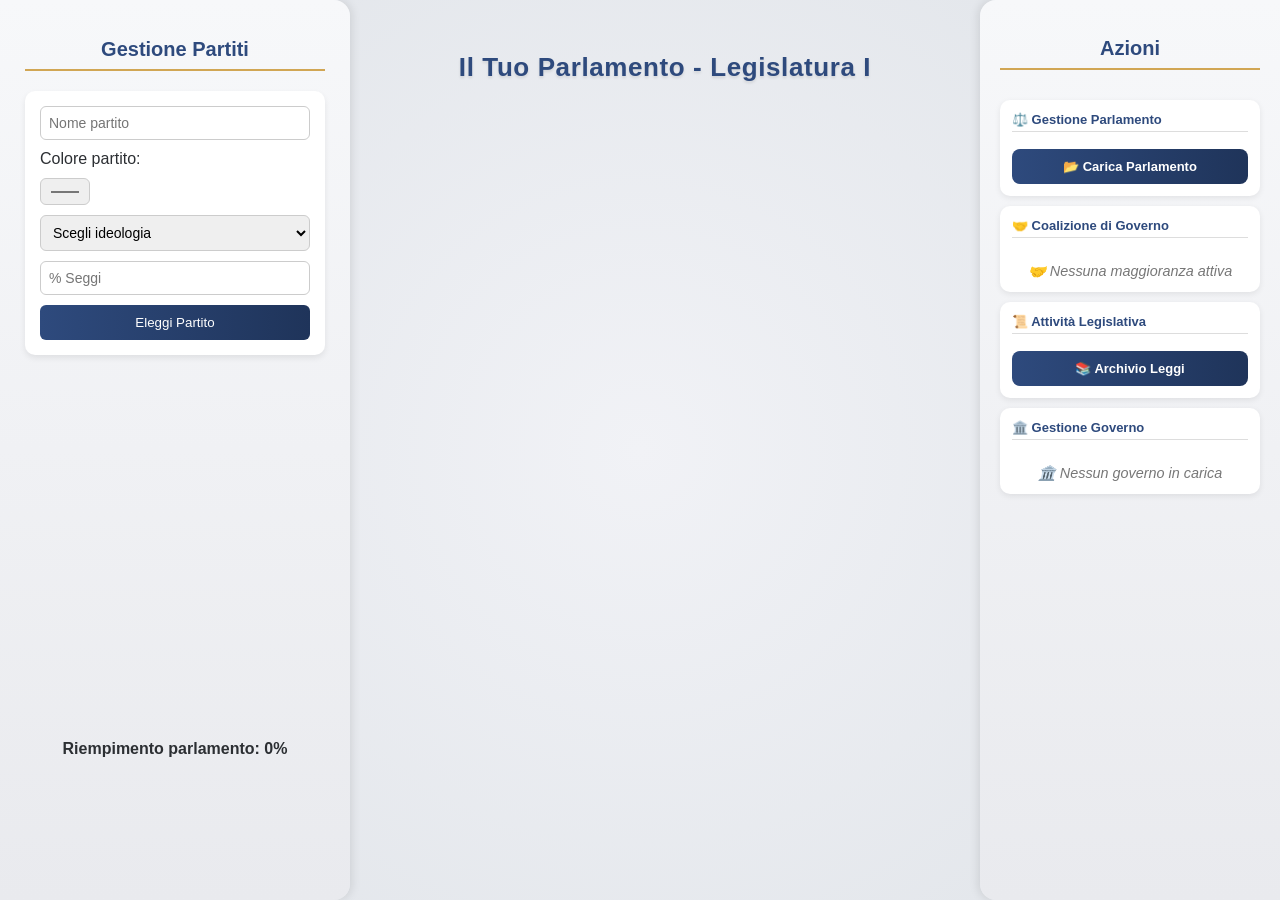
==== index.html @ 124c6b9e "graphic update" ====
<!DOCTYPE html>
<html lang="it">
<head>
<meta charset="UTF-8">
<meta name="viewport" content="width=device-width, initial-scale=1.0">
<link rel="shortcut icon" href="logo.png" type="image/x-icon">
<link rel="stylesheet" href="css/style.css">
<title>Create your own Parliament</title>
</head>
<body>
<!--Colonna Gestione Partiti-->
<div id="menu">
  <h1>Gestione Partiti</h1>
  <form id="partitoForm">
    <input type="text" id="nome" placeholder="Nome partito" required>
    <label for="">Colore partito:</label>
    <input type="color" id="colore" value="#ff0000" style="cursor: pointer;">
    <select id="ideologia" required style="cursor: pointer">
      <option value="" disabled selected>Scegli ideologia</option>
      <option value="sinistra">Sinistra</option>
      <option value="centro">Centro</option>
      <option value="destra">Destra</option>
    </select>
    <input type="number" id="percentuale" placeholder="% Seggi" min="0" max="100" required>
    <button type="submit">Eleggi Partito</button>
  </form>
  <div id="legenda"></div>
  <div id="percentuale-riempimento">Riempimento parlamento: 0%</div>
</div>
<div id="main">
  <h2 id="titoloParlamento">Il Tuo Parlamento</h2>
  <!-- Finestra Leggi Approvate -->
  <div id="archivioLeggi" class="modal">
  <div class="modal-content archivio-box">
    <h3>📚 Leggi Approvate</h3>

    <div id="listaLeggi"></div>

    <button id="chiudiArchivio">Chiudi</button>
  </div>
</div>
  <svg id="parlamento" viewBox="0 0 800 450" preserveAspectRatio="xMidYMid meet"></svg>
  <div id="modalVoto" class="modal">
    <div class="modal-content">
      <h3 id="modalTitolo"></h3>
      <p id="modalTesto"></p>
      <button id="chiudiModal">Chiudi</button>
    </div>
  </div>
  <div id="modalParlamenti" class="modal">
  <div class="modal-content">
    <h3>Seleziona Parlamento</h3>
    <div id="listaParlamenti"></div>
    <button id="chiudiParlamenti">Chiudi</button>
  </div>
</div>
  <div id="modalConferma" class="modal">
  <div class="modal-content">
    <h3 id="confermaTitolo"></h3>
    <p id="confermaTesto"></p>
    
    <div style="margin-top:15px; display:flex; gap:10px; justify-content:center;">
      <button id="btnConfermaSi">✅ Sì</button>
      <button id="btnConfermaNo">❌ No</button>
    </div>
  </div>
</div>
  <div id="risultatoLegge">
    <div id="risultatoBox">
      <h3>Esito della votazione</h3>
      <p id="testoRisultato"></p>
      <button id="chiudiRisultato">Chiudi</button>
    </div>
  </div>
  
  <div id="presidente"></div>
  <div id="pdcDiv"></div>
</div>
<!--Colonna azioni-->
<div id="azioni">
  <h2>Azioni</h2>

  <div class="azione-blocco">
    <h4>⚖️ Gestione Parlamento</h4>
    <button id="btnVota">🗳️ Eleggi Presidente del Parlamento</button>
    <button id="btnCoalizione">🤝 Crea Coalizione</button>
    <button id="btnPdC">👤 Nomina Presidente del Consiglio</button>
    <!--<button id="btnFiducia">🗳️ Vota Fiducia</button>
    <button id="btnSfiducia">🗳️ Vota Sfiducia</button>-->
    <button id="btnReset">⚖️ Sciogli Parlamento</button>
    <button id="btnCaricaParlamento">📂 Carica Parlamento</button>
    <div class="no-azioni-msg"></div>
  </div>
  
  <div class="azione-blocco">
    <h4>🤝 Coalizione di Governo</h4>
    <button id="btnGestioneMaggioranza">⚙️ Gestione Maggioranza</button>
    <div class="no-azioni-msg"></div>
  </div>

  <div class="azione-blocco">
    <h4>📜 Attività Legislativa</h4>
    <button id="btnLegge">📜 Proponi Disegno di Legge</button>
    <button id="btnArchivioLeggi">📚 Archivio Leggi</button>
    <div class="no-azioni-msg"></div>
  </div>

  <div class="azione-blocco">
    <h4>🏛️ Gestione Governo</h4>
    <button id="btnDimissioni">❌ Dimissioni Premier</button>
    <div class="no-azioni-msg"></div> 
  </div>

</div>
<!-- Form Modifica Partito -->
<div id="editFormContainer">
  <div class="edit-box">

    <h3>✏️ Modifica Partito</h3>

    <form id="editForm">
      <label>Cambia nome</label>
      <input type="text" id="editNome" required>
      <label>Cambia colore</label>
      <input type="color" id="editColore">
      <label>Cambia ideologia</label>
      <select id="editIdeologia" required>
        <option value="sinistra">Sinistra</option>
        <option value="centro">Centro</option>
        <option value="destra">Destra</option>
      </select>
      <label>Cambia % seggi</label>
      <input type="number" id="editPercentuale" min="0" max="100" required>

      <div class="edit-btns">
        <button type="submit">Salva</button>
        <button type="button" id="editCancel">Annulla</button>
      </div>
    </form>

  </div>
</div>


<!-- Form Creazione Coalizione -->
<div id="coalizioneContainer">
  <h3>Forma Coalizione</h3>
  <form id="coalizioneForm"></form>
  <div id="coalTot" style="margin-top:8px;font-weight:bold"></div>
  <button id="confermaCoalizione">✅ Conferma Coalizione</button>
  <button id="annullaCoalizione" style="margin-left:8px;">✖ Annulla</button>
</div>

<div id="leggeContainer" style="display: none;">
  <div class="legge-box">

    <h3>📜 Proposta di legge</h3>

    <input type="text" id="titoloLegge" placeholder="Titolo della legge">

    <select id="tipoLegge">
      <option value="" disabled selected>Seleziona tipo legge</option>
      <option value="governo">Proposta del Governo</option>
      <option value="parlamento">Proposta del Parlamento</option>
    </select>

    <div id="partitoProponenteDiv" style="display:none; margin-top:8px;">
      <select id="partitoProponente"></select>
    </div>

    <div class="legge-btns">
      <button id="inviaLegge">Invia</button>
      <button id="annullaLegge">Annulla</button>
    </div>

  </div>
</div>

<div id="risultatoLegge"></div>
<script src="js/script.js"></script>
</body>
</html>
---- css/style.css ----
body {
    font-family: 'Segoe UI', Roboto, Arial, sans-serif;
    background: radial-gradient(circle at center,#f1f2f6,#dfe3e8);
    margin:0;
    display:flex;
    height:100vh;
    color:#2c2f33;
    overflow:hidden;
  }

  #menu {
    background: linear-gradient(180deg,#f7f8fa 0%,#e9eaee 100%);
    box-shadow:2px 0 10px rgba(0,0,0,0.1);
    width:300px;
    padding:25px;
    display:flex;
    flex-direction:column;
    border-radius:0 16px 16px 0;
  }

  h1 {
    font-size:20px;
    text-align:center;
    margin-bottom:20px;
    color:#2e4a7d;
    border-bottom:2px solid #d1a654;
    padding-bottom:8px;
  }

  #titoloParlamento {
    position: absolute;
    top: 30px;
    width: 100%;
    text-align: center;
    font-size: 26px;
    font-weight: 600;
    color: #2e4a7d;
    letter-spacing: 0.6px;
    text-shadow: 0 2px 3px rgba(0,0,0,0.1);
    user-select: text;
  }

  form {
    display:flex;
    flex-direction:column;
    gap:10px;
    background:#fff;
    padding:15px;
    border-radius:10px;
    box-shadow:0 3px 6px rgba(0,0,0,0.08);
  }

  input, select {
    padding:8px;
    border-radius:6px;
    border:1px solid #ccc;
    font-size:14px;
  }

  button {
    padding:10px;
    background:linear-gradient(90deg,#2e4a7d,#1f345a);
    color:white;
    border:none;
    border-radius:6px;
    cursor:pointer;
    transition:0.3s;
  }

  button:hover { transform:scale(1.02); background:linear-gradient(90deg,#3a5fa2,#2e4a7d); }

  #legenda {
    margin-top:15px;
    overflow-y:auto;
    flex-grow:1;
    font-size:13px;
    max-height: 40vh;
  }

  .colore-box { width: 20px; height: 20px; border-radius: 50%; margin-right: 8px; }
  .partito-info { display:flex; align-items:center; gap:5px; }
  .partito-btns {
  display: flex;
  gap: 6px;
  align-items: center;
}

/* stile base */
.partito-btns button {
  width: 28px;
  height: 28px;
  padding: 0;
  font-size: 14px;
  border-radius: 6px;
  display: flex;
  align-items: center;
  justify-content: center;
  cursor: pointer;
  transition: 0.2s;
}

/* modifica (matita) */
.partito-btns button:first-child {
  background: #2e4a7d;
}

.partito-btns button:first-child:hover {
  background: #3f66a8;
  transform: scale(1.1);
}

/* elimina (X) */
.partito-btns button:last-child {
  background: rgb(0, 0, 0);
}

.partito-btns button:last-child:hover {
  background: rgb(255, 0, 0);
  transform: scale(1.1);
}

.partito-box {
  display:flex;
  align-items:center;
  justify-content:space-between;
  background:#f4f6f8;
  padding:8px 12px;
  border-radius:8px;
  margin-bottom:6px;
}
.partito-info {
  display: flex;
  align-items: center;
  gap: 10px; /* spazio uniforme */
  flex: 1;
}
.colore-box {
  width: 16px;
  height: 16px;
  min-width: 16px; /* 👈 evita deformazioni */
  border-radius: 50%;
  border: 2px solid #fff;
  box-shadow: 0 0 0 1px #ccc; /* bordo elegante */
}
.partito-info span {
  font-size: 13px;
  line-height: 1.2;
}

  #percentuale-riempimento { text-align:center; font-weight:bold; margin-top:10px; }

  #main {
    flex-grow:1;
    display:flex;
    flex-direction:column;
    align-items:center;
    justify-content:center;
    position:relative;
    overflow-x: auto;
  }

  svg {
    margin-top:20px;
    width: 100%;
    height: auto;
  }

  .voto-attivo { animation:votoFlash 0.3s ease-in-out; }
  @keyframes votoFlash { 0% { opacity:1; transform:scale(1); } 50% { opacity:0.3; transform:scale(1.4); } 100% { opacity:1; transform:scale(1); } }

  #btnVota, #btnReset, #btnPdC, #btnCoalizione {
    display:none;
    margin-top:0px;
    padding:14px 26px;
    font-size:16px;
    font-weight:600;
    color:#fff;
    border:2px solid #d1a654;
    border-radius:10px;
    box-shadow:0 4px 10px rgba(0,0,0,0.2);
    cursor:pointer;
    transition:0.2s;
    letter-spacing:0.5px;
    max-width: 100%;
  }

  #btnVota:hover, #btnReset:hover, #btnPdC:hover, #btnCoalizione:hover { transform:scale(1.04); box-shadow:0 6px 12px rgba(0,0,0,0.25); }

  #btnPdC, #btnCoalizione { background:linear-gradient(180deg,#2e4a7d 0%,#22365e 100%); }
  #btnReset { background:linear-gradient(180deg,#c22 0%,#911 100%); }
  #btnVota { background:linear-gradient(180deg,#2e4a7d 0%,#22365e 100%); }

  #presidente, #pdcDiv { font-size:18px; margin-top:15px; color:#2e4a7d; font-weight:600; text-align: center; }
  #editFormContainer{
    display:none;
    position:fixed;
    top:0;
    left:0;
    width:100%;
    height:100%;

    background:rgba(0,0,0,0.4);

    justify-content:center;
    align-items:center;

    z-index:100;
  }
  .edit-box{
  background:white;
  padding:25px;
  border-radius:12px;
  border:3px solid #2e4a7d;

  width:320px;
  text-align:center;

  box-shadow:0 8px 20px rgba(0,0,0,0.3);
  animation: fadeIn 0.3s ease;
  }
  .edit-box form{
    background:transparent;
    box-shadow:none;
    padding:0;
  }

  .edit-box h3{
    color:#2e4a7d;
    margin-bottom:15px;
  }

  .edit-box input,
  .edit-box select{
    width:100%;
    margin-top:10px;
  }
  .edit-box label{
  display:block;
  text-align:left;
  margin-top:12px;
  margin-bottom:4px;
  font-size:13px;
  color:#2e4a7d;
  font-weight:600;
}

.edit-box input,
.edit-box select{
  width:100%;
  padding:10px;
  border-radius:8px;
  border:1px solid #ccc;
  font-size:14px;
  transition:0.2s;
}

/* effetto focus più moderno */
.edit-box input:focus,
.edit-box select:focus{
  outline:none;
  border-color:#2e4a7d;
  box-shadow:0 0 0 2px rgba(46,74,125,0.15);
}
#editColore{
  width:60px;
  height:40px;
  padding:2px;
}

  .edit-btns{
    margin-top:15px;
    display:flex;
    justify-content:center;
    gap:10px;
  }
  #coalizioneContainer {
    display:none;
    position:absolute;
    top:50px;
    left:50%;
    transform:translateX(-50%);
    background:white;
    padding:15px;
    border-radius:10px;
    box-shadow:0 4px 10px rgba(0,0,0,0.25);
    z-index:10;
  }
  #coalizioneContainer {
  display: none;
  position: absolute;
  top: 60px;
  left: 50%;
  transform: translateX(-50%);
  background: #ffffff;
  border: 2px solid #2e4a7d;
  border-radius: 12px;
  box-shadow: 0 4px 16px rgba(0,0,0,0.25);
  width: 320px;
  padding: 20px;
  font-family: 'Segoe UI', sans-serif;
  z-index: 20;
}

#coalizioneContainer h3 {
  text-align: center;
  color: #2e4a7d;
  margin-bottom: 15px;
  border-bottom: 2px solid #d1a654;
  padding-bottom: 6px;
}

#coalizioneForm {
  display: flex;
  flex-direction: column;
  gap: 8px;
  margin-bottom: 10px;
}

.partito-coalizione {
  display: flex;
  align-items: center;
  justify-content: space-between;
  background: #f8f9fc;
  border: 1px solid #ccc;
  border-radius: 8px;
  padding: 6px 10px;
}

.partito-coalizione label {
  flex-grow: 1;
  margin-left: 8px;
  color: #2e4a7d;
  font-weight: 500;
}

#coalTot {
  text-align: center;
  margin-top: 10px;
  font-weight: bold;
  font-size: 15px;
  border-top: 1px solid #ddd;
  padding-top: 8px;
}

#confermaCoalizione, #annullaCoalizione {
  padding: 10px 16px;
  border: none;
  border-radius: 6px;
  cursor: pointer;
  font-weight: 600;
  transition: 0.2s;
  color: #fff;
}
/* contenitore lista parlamenti */
#listaParlamenti {
  display: flex;
  flex-direction: column;
  gap: 10px;
  margin-top: 10px;
}

/* singolo bottone legislatura */
.parlamento-btn {
  background: linear-gradient(135deg, #f8f9fc, #eef1f6);
  border: 2px solid transparent;
  border-radius: 12px;
  padding: 12px;
  text-align: left;
  cursor: pointer;
  transition: 0.25s;
  position: relative;
  overflow: hidden;
}
.no-azioni-msg {
  display: none;
  text-align: center;
  font-style: italic;
  color: #777;
  margin-top: 8px;
  font-size: 0.9em;
}

/* effetto hover */
.parlamento-btn:hover {
  transform: translateY(-2px) scale(1.02);
  border-color: #2e4a7d;
  box-shadow: 0 6px 14px rgba(0,0,0,0.15);
}

/* titolo legislatura */
.parlamento-btn h4 {
  margin: 0;
  color: #2e4a7d;
  font-size: 15px;
}

/* info sotto */
.parlamento-btn small {
  color: #555;
  font-size: 12px;
}

/* effetto click */
.parlamento-btn:active {
  transform: scale(0.98);
}

/* effetto glow elegante */
.parlamento-btn::after {
  content: "";
  position: absolute;
  inset: 0;
  background: radial-gradient(circle at top left, rgba(46,74,125,0.15), transparent 60%);
  opacity: 0;
  transition: 0.3s;
}

.parlamento-btn:hover::after {
  opacity: 1;
}

#confermaCoalizione {
  background: linear-gradient(90deg, #2e4a7d, #1f345a);
}

#annullaCoalizione {
  background: linear-gradient(90deg, #911, #c22);
}

#confermaCoalizione:hover, #annullaCoalizione:hover {
  transform: scale(1.03);
}
#btnLegge{
  display:none;
  margin-top:10px;
  padding:14px 28px;
  font-size:16px;
  font-weight:600;
  color:#fff;

  background:linear-gradient(180deg,#6b1d1d,#4a1010);
  border:2px solid #d1a654;
  border-radius:10px;

  box-shadow:0 4px 10px rgba(0,0,0,0.25);
  cursor:pointer;
  transition:0.2s;
}

#btnLegge:hover{
  transform:scale(1.01);
}
#leggeContainer{
  display:none;
  position:fixed;
  top:0;
  left:0;
  width:100%;
  height:100%;

  background:rgba(0,0,0,0.4);

  display:flex;
  justify-content:center;
  align-items:center;

  z-index:100;
}

#leggeContainer h3{
  text-align:center;
  color:#2e4a7d;
  margin-bottom:10px;
}

#leggeContainer input,
#leggeContainer select{
  width: 100%;
  padding: 8px;
  margin-top: 8px;
  border-radius: 6px;
  border: 1px solid #ccc;
  font-size: 14px;
}

#risultatoLegge{
  display:none;
  position:fixed;
  top:0;
  left:0;
  width:100%;
  height:100%;

  background:rgba(0,0,0,0.4);

  justify-content:center;
  align-items:center;
  z-index:30;
}
.archivio-box {
  max-height: 420px;
  overflow-y: auto;
}

/* lista leggi */
#listaLeggi {
  margin-top: 10px;
  font-size: 14px;
}

/* blocco legislatura */
.blocco-legislatura {
  margin-bottom: 12px;
  padding-bottom: 6px;
  border-bottom: 1px solid #ddd;
}

.blocco-legislatura h4 {
  margin: 5px 0;
  color: #2e4a7d;
  border-bottom: 1px solid #d1a654;
  padding-bottom: 3px;
}

/* singola legge */
.legge-item {
  background: #f8f9fc;
  border-radius: 8px;
  padding: 6px 8px;
  margin-top: 6px;
  border-left: 4px solid #2e4a7d;
}

.legge-item small {
  display: block;
  color: #555;
}
.legge-box{
  background:white;
  padding:25px;
  border-radius:12px;
  border:3px solid #2e4a7d;

  width:320px;
  text-align:center;

  box-shadow:0 8px 20px rgba(0,0,0,0.3);
  animation: fadeIn 0.3s ease;
}

.legge-box h3{
  color:#2e4a7d;
  margin-bottom:15px;
}

.legge-box input,
.legge-box select{
  width:100%;
  margin-top:10px;
}

.legge-btns{
  margin-top:15px;
  display:flex;
  justify-content:center;
  gap:10px;
}

#risultatoBox{
  background:white;
  padding:30px;
  border-radius:12px;

  border:3px solid #2e4a7d;

  text-align:center;
  width:320px;

  box-shadow:0 8px 20px rgba(0,0,0,0.3);
}

#risultatoBox h3{
  margin-bottom:10px;
  color:#2e4a7d;
}

#chiudiRisultato{
  margin-top:15px;
  padding:8px 18px;
  background:#2e4a7d;
  color:white;
  border:none;
  border-radius:6px;
  cursor:pointer;
}
.modal {
  display: none;
  position: fixed;
  z-index: 100;
  left: 0;
  top: 0;
  width: 100%;
  height: 100%;
  background: rgba(0,0,0,0.5);
}

.modal-content {
  background: #fff;
  margin: 10% auto;
  padding: 20px;
  width: 300px;
  border-radius: 12px;
  text-align: center;
  box-shadow: 0 6px 20px rgba(0,0,0,0.3);
  animation: fadeIn 0.3s ease;
}

.modal-content h3 {
  margin-bottom: 10px;
}

.modal-content button {
  margin-top: 10px;
  padding: 8px 14px;
  border: none;
  background: #2e4a7d;
  color: white;
  border-radius: 8px;
  cursor: pointer;
}

@keyframes fadeIn {
  from { transform: translateY(-20px); opacity: 0; }
  to { transform: translateY(0); opacity: 1; }
}

  /* --- Media Queries per mobile --- */
  @media (max-width: 768px) {
    body { flex-direction: column; height: auto; overflow-y: auto; }
    #menu { width: 80vw; padding:15px; border-radius:0 0 16px 16px; }
    #main { width: 100%; padding: 10px 0; }
    svg { width: 90vw; height: auto; }
    #btnVota, #btnPdC, #btnReset, #btnCoalizione { width: 90%; font-size: 14px; padding:12px; margin-top:10px; }
    #presidente, #pdcDiv { font-size:16px; }
  }
  #azioni {
  background: linear-gradient(180deg,#f7f8fa 0%,#e9eaee 100%);
  box-shadow:-2px 0 10px rgba(0,0,0,0.1);
  width:260px;
  padding:20px;
  display:flex;
  flex-direction:column;
  gap:10px;
  border-radius:16px 0 0 16px;
  overflow-y: auto;
}

#azioni h2 {
  font-size:20px;
  text-align:center;
  margin-bottom:20px;
  color:#2e4a7d;
  border-bottom:2px solid #d1a654;
  padding-bottom:8px;
}

/* blocchi */
.azione-blocco {
  background:#ffffff;
  padding:12px;
  border-radius:10px;
  box-shadow:0 2px 6px rgba(0,0,0,0.08);
  display:flex;
  flex-direction:column;
  gap:12px;
}

/* titoli piccoli */
.azione-blocco h4 {
  margin:0 0 5px 0;
  font-size:13px;
  color:#2e4a7d;
  border-bottom:1px solid #ddd;
  padding-bottom:4px;
}

/* bottoni */
#azioni button {
  width:100%;
  padding:10px;
  font-size:13px;
  font-weight:600;
  border-radius:8px;
  transition:0.2s;
}

#azioni button:hover {
  transform:scale(1.03);
}
#btnArchivioLeggi{
  display: block !important;
}
@media (max-width: 768px) {
  #azioni {
    width: 80vw;
    border-radius:16px;
    margin-top:10px;
  }
}
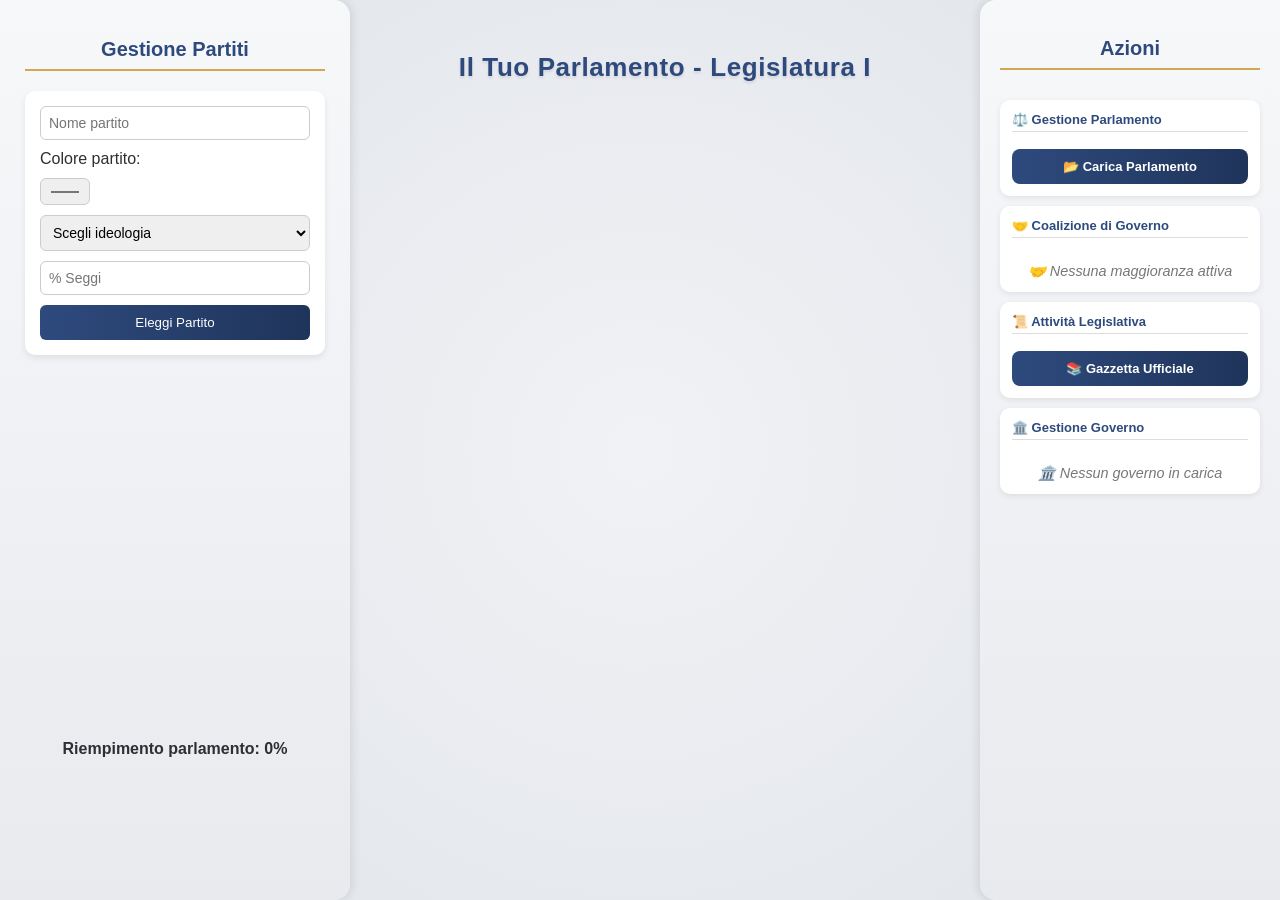
==== commit c36e15af: "Changed button names" ====
--- a/index.html
+++ b/index.html
@@ -32,7 +32,7 @@
   <!-- Finestra Leggi Approvate -->
   <div id="archivioLeggi" class="modal">
   <div class="modal-content archivio-box">
-    <h3>📚 Leggi Approvate</h3>
+    <h3>📚 Gazzetta Ufficiale</h3>
 
     <div id="listaLeggi"></div>
 
@@ -101,7 +101,7 @@
   <div class="azione-blocco">
     <h4>📜 Attività Legislativa</h4>
     <button id="btnLegge">📜 Proponi Disegno di Legge</button>
-    <button id="btnArchivioLeggi">📚 Archivio Leggi</button>
+    <button id="btnArchivioLeggi">📚 Gazzetta Ufficiale</button>
     <div class="no-azioni-msg"></div>
   </div>
 
@@ -141,16 +141,6 @@
   </div>
 </div>
 
-
-<!-- Form Creazione Coalizione -->
-<div id="coalizioneContainer">
-  <h3>Forma Coalizione</h3>
-  <form id="coalizioneForm"></form>
-  <div id="coalTot" style="margin-top:8px;font-weight:bold"></div>
-  <button id="confermaCoalizione">✅ Conferma Coalizione</button>
-  <button id="annullaCoalizione" style="margin-left:8px;">✖ Annulla</button>
-</div>
-
 <div id="leggeContainer" style="display: none;">
   <div class="legge-box">
 
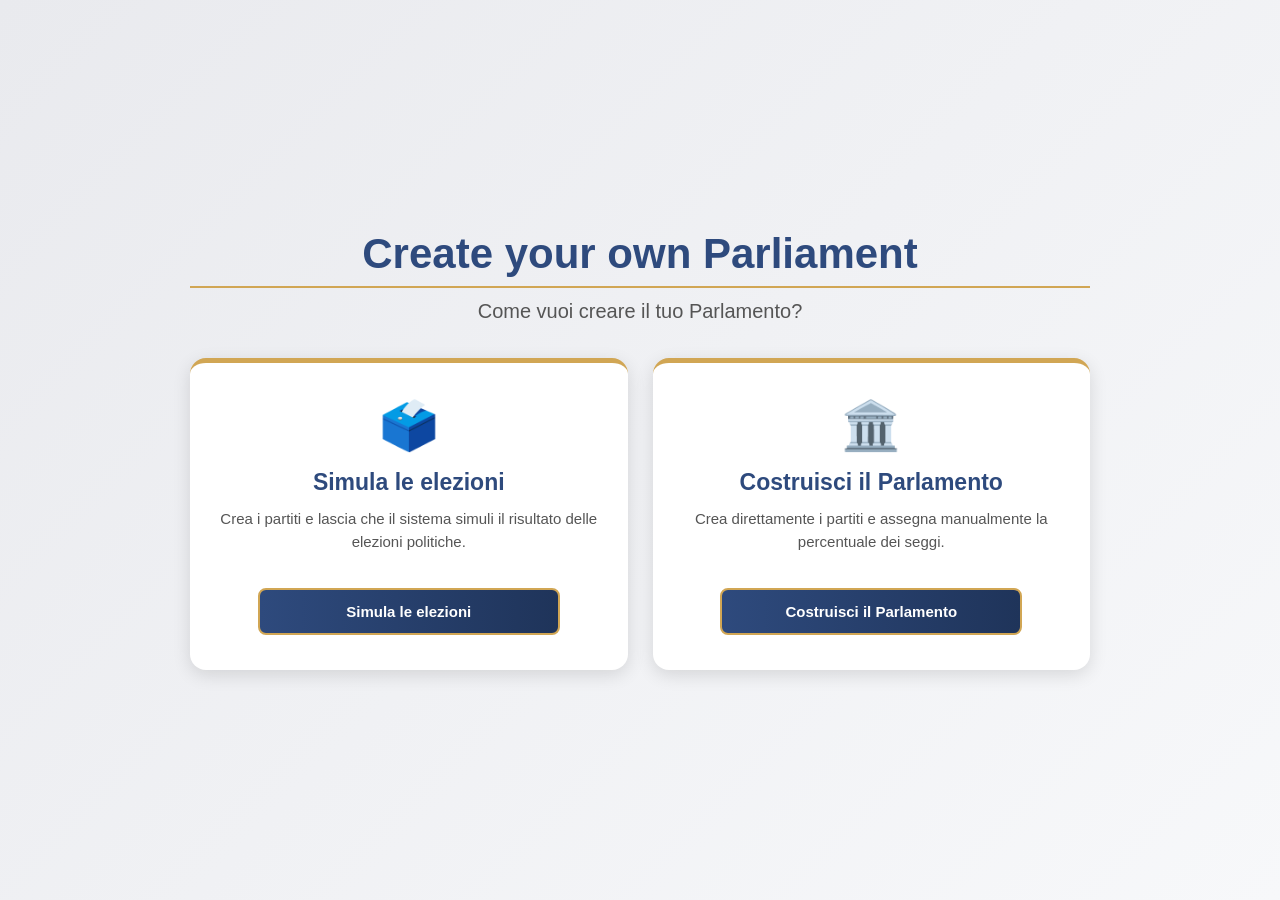
==== commit f2da6e08: "update" ====
--- a/index.html
+++ b/index.html
@@ -7,9 +7,56 @@
 <link rel="stylesheet" href="css/style.css">
 <title>Create your own Parliament</title>
 </head>
-<body>
+<body class="landing-active">
+  <!-- SCHERMATA INIZIALE -->
+<div id="landingScreen">
+  <div class="landing-content">
+
+    <h1>Create your own Parliament</h1>
+    <p class="landing-subtitle">
+      Come vuoi creare il tuo Parlamento?
+    </p>
+
+    <div class="landing-options">
+
+      <div class="landing-card">
+        <div class="landing-icon">🗳️</div>
+
+        <h2>Simula le elezioni</h2>
+
+        <p>
+          Crea i partiti e lascia che il sistema simuli
+          il risultato delle elezioni politiche.
+        </p>
+
+        <button id="btnSimulaElezioni">
+          Simula le elezioni
+        </button>
+      </div>
+
+      <div class="landing-card">
+        <div class="landing-icon">🏛️</div>
+
+        <h2>Costruisci il Parlamento</h2>
+
+        <p>
+          Crea direttamente i partiti e assegna manualmente
+          la percentuale dei seggi.
+        </p>
+
+        <button id="btnCostruisciParlamento">
+          Costruisci il Parlamento
+        </button>
+      </div>
+
+    </div>
+
+  </div>
+</div>
+  
 <!--Colonna Gestione Partiti-->
 <div id="menu">
+  <button id="btnHome">🏠 Torna alla schermata iniziale</button>
   <h1>Gestione Partiti</h1>
   <form id="partitoForm">
     <input type="text" id="nome" placeholder="Nome partito" required>
@@ -85,8 +132,8 @@
     <button id="btnVota">🗳️ Eleggi Presidente del Parlamento</button>
     <button id="btnCoalizione">🤝 Crea Coalizione</button>
     <button id="btnPdC">👤 Nomina Presidente del Consiglio</button>
-    <!--<button id="btnFiducia">🗳️ Vota Fiducia</button>
-    <button id="btnSfiducia">🗳️ Vota Sfiducia</button>-->
+    <!--<button id="btnFiducia">🗳️ Vota Fiducia</button>-->
+    <button id="btnSfiducia">🗳️ Mozione Sfiducia</button>
     <button id="btnReset">⚖️ Sciogli Parlamento</button>
     <button id="btnCaricaParlamento">📂 Carica Parlamento</button>
     <div class="no-azioni-msg"></div>
--- a/css/style.css
+++ b/css/style.css
@@ -706,4 +706,187 @@
     border-radius:16px;
     margin-top:10px;
   }
+}
+
+#landingScreen {
+  position: fixed;
+  inset: 0;
+  z-index: 9999;
+
+  display: flex;
+  align-items: center;
+  justify-content: center;
+
+  background: linear-gradient(135deg, #e9eaee 0%, #f7f8fa 100%);
+
+  padding: 30px;
+  box-sizing: border-box;
+}
+
+.landing-content {
+  width: 100%;
+  max-width: 900px;
+  text-align: center;
+}
+
+.landing-content h1 {
+  margin: 0;
+  color: #2e4a7d;
+  font-size: 42px;
+  font-weight: 700;
+}
+
+.landing-subtitle {
+  margin: 12px 0 35px;
+  color: #555;
+  font-size: 20px;
+}
+
+.landing-options {
+  display: grid;
+  grid-template-columns: repeat(2, 1fr);
+  gap: 25px;
+}
+
+.landing-card {
+  background: #ffffff;
+
+  border-radius: 16px;
+  padding: 35px 30px;
+
+  box-shadow: 0 5px 18px rgba(0, 0, 0, 0.12);
+
+  border-top: 5px solid #d1a654;
+
+  display: flex;
+  flex-direction: column;
+  align-items: center;
+
+  transition: transform 0.2s, box-shadow 0.2s;
+}
+
+.landing-card:hover {
+  transform: translateY(-5px);
+  box-shadow: 0 8px 24px rgba(0, 0, 0, 0.16);
+}
+
+.landing-icon {
+  font-size: 48px;
+  margin-bottom: 10px;
+}
+
+.landing-card h2 {
+  margin: 5px 0 12px;
+  color: #2e4a7d;
+  font-size: 23px;
+}
+
+.landing-card p {
+  min-height: 55px;
+
+  margin: 0 0 25px;
+
+  color: #555;
+  font-size: 15px;
+  line-height: 1.5;
+}
+
+.landing-card button {
+  width: 80%;
+
+  padding: 13px 20px;
+
+  background: linear-gradient(90deg, #2e4a7d, #1f345a);
+  color: white;
+
+  border: 2px solid #d1a654;
+  border-radius: 8px;
+
+  font-size: 15px;
+  font-weight: 600;
+
+  cursor: pointer;
+
+  transition: 0.2s;
+}
+
+.landing-card button:hover {
+  transform: scale(1.03);
+  background: linear-gradient(90deg, #3a5fa2, #2e4a7d);
+}
+
+
+/* ---------------------------------------------------------
+   Quando la landing è attiva, nasconde l'applicazione
+   --------------------------------------------------------- */
+
+body.landing-active > div:not(#landingScreen) {
+  display: none;
+}
+
+
+/* ---------------------------------------------------------
+   Animazione ingresso
+   --------------------------------------------------------- */
+
+#landingScreen {
+  animation: landingFadeIn 0.35s ease;
+}
+
+@keyframes landingFadeIn {
+  from {
+    opacity: 0;
+  }
+
+  to {
+    opacity: 1;
+  }
+}
+
+
+/* ---------------------------------------------------------
+   Mobile
+   --------------------------------------------------------- */
+
+@media (max-width: 768px) {
+
+  #landingScreen {
+    padding: 20px;
+    overflow-y: auto;
+  }
+
+  .landing-content h1 {
+    font-size: 30px;
+  }
+
+  .landing-subtitle {
+    font-size: 17px;
+    margin-bottom: 25px;
+  }
+
+  .landing-options {
+    grid-template-columns: 1fr;
+    gap: 18px;
+  }
+
+  .landing-card {
+    padding: 25px 20px;
+  }
+
+  .landing-icon {
+    font-size: 40px;
+  }
+
+  .landing-card h2 {
+    font-size: 20px;
+  }
+
+  .landing-card p {
+    min-height: auto;
+  }
+
+  .landing-card button {
+    width: 100%;
+  }
+
 }
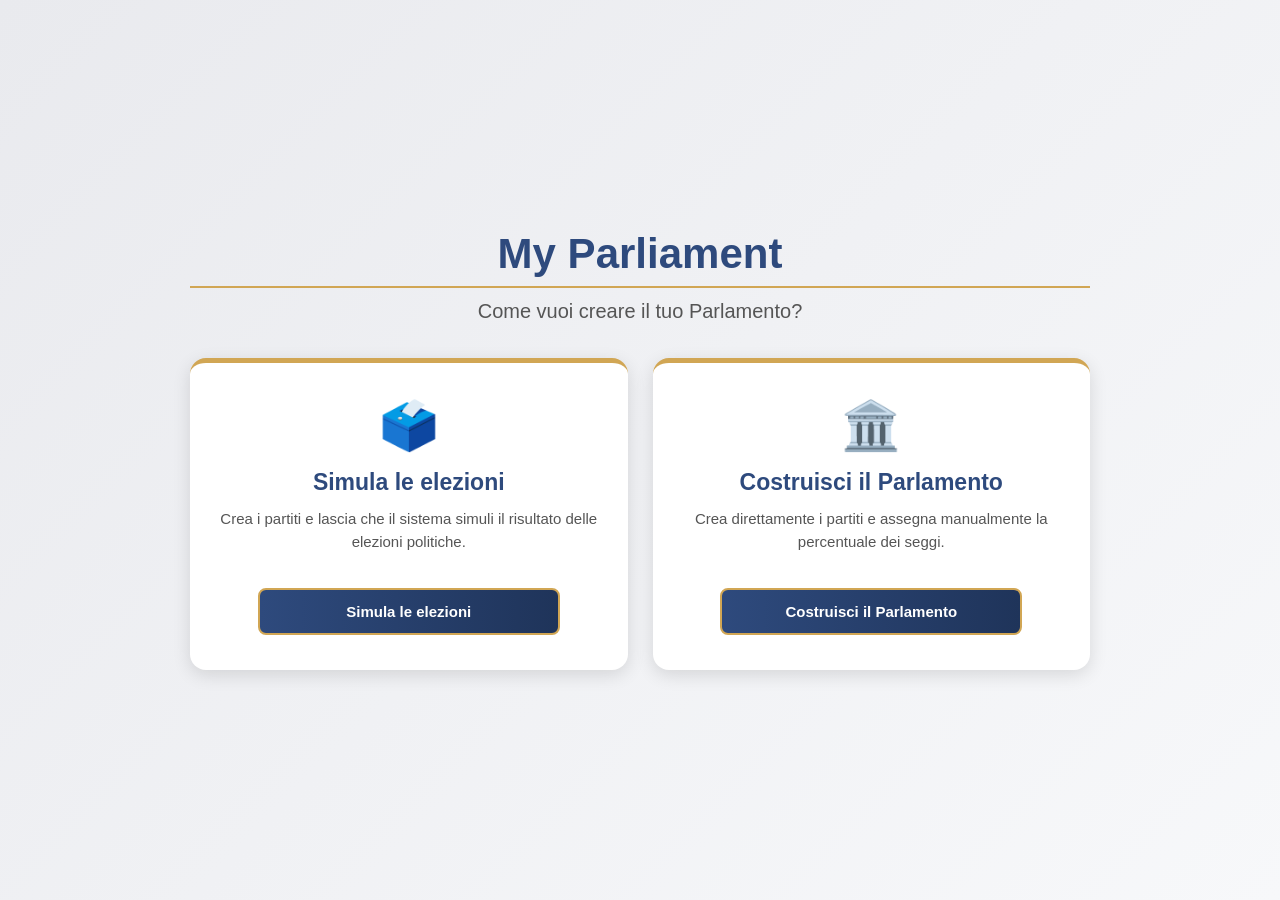
==== commit 5e99f88c: "update" ====
--- a/index.html
+++ b/index.html
@@ -5,14 +5,14 @@
 <meta name="viewport" content="width=device-width, initial-scale=1.0">
 <link rel="shortcut icon" href="logo.png" type="image/x-icon">
 <link rel="stylesheet" href="css/style.css">
-<title>Create your own Parliament</title>
+<title>My Parliament</title>
 </head>
 <body class="landing-active">
   <!-- SCHERMATA INIZIALE -->
 <div id="landingScreen">
   <div class="landing-content">
 
-    <h1>Create your own Parliament</h1>
+    <h1>My Parliament</h1>
     <p class="landing-subtitle">
       Come vuoi creare il tuo Parlamento?
     </p>
@@ -29,7 +29,7 @@
           il risultato delle elezioni politiche.
         </p>
 
-        <button id="btnSimulaElezioni">
+        <button id="btnSimulaElezioni" title="Simula le elezioni">
           Simula le elezioni
         </button>
       </div>
@@ -44,7 +44,7 @@
           la percentuale dei seggi.
         </p>
 
-        <button id="btnCostruisciParlamento">
+        <button id="btnCostruisciParlamento" title="Costruisci il Parlamento">
           Costruisci il Parlamento
         </button>
       </div>
@@ -56,7 +56,6 @@
   
 <!--Colonna Gestione Partiti-->
 <div id="menu">
-  <button id="btnHome">🏠 Torna alla schermata iniziale</button>
   <h1>Gestione Partiti</h1>
   <form id="partitoForm">
     <input type="text" id="nome" placeholder="Nome partito" required>
@@ -75,6 +74,7 @@
   <div id="percentuale-riempimento">Riempimento parlamento: 0%</div>
 </div>
 <div id="main">
+  <button id="btnPausa" title="Pausa (Esc)" aria-label="Apri il menu di pausa">⏸️ Pausa</button>
   <h2 id="titoloParlamento">Il Tuo Parlamento</h2>
   <!-- Finestra Leggi Approvate -->
   <div id="archivioLeggi" class="modal">
@@ -101,6 +101,17 @@
     <button id="chiudiParlamenti">Chiudi</button>
   </div>
 </div>
+  <div id="modalPausa" class="modal">
+    <div class="modal-content pausa-box">
+      <h3>⏸️ Pausa</h3>
+      <div id="pausaRiepilogo" class="pausa-riepilogo"></div>
+      <div class="pausa-btns">
+        <button id="btnRiprendi">▶️ Riprendi</button>
+        <button id="btnHome">🏠 Torna alla schermata iniziale</button>
+        <button id="btnNuovaPartita">🗑️ Nuova partita</button>
+      </div>
+    </div>
+  </div>
   <div id="modalConferma" class="modal">
   <div class="modal-content">
     <h3 id="confermaTitolo"></h3>
@@ -212,8 +223,6 @@
 
   </div>
 </div>
-
-<div id="risultatoLegge"></div>
 <script src="js/script.js"></script>
 </body>
 </html>
--- a/css/style.css
+++ b/css/style.css
@@ -1,4 +1,4 @@
- body {
+body {
     font-family: 'Segoe UI', Roboto, Arial, sans-serif;
     background: radial-gradient(circle at center,#f1f2f6,#dfe3e8);
     margin:0;
@@ -889,4 +889,123 @@
     width: 100%;
   }
 
+}
+
+
+/* ---------------------------------------------------------
+   Pulsante "Home" (in alto a sinistra nell'area del Parlamento)
+   --------------------------------------------------------- */
+
+#btnPausa {
+  position: absolute;
+  top: 18px;
+  left: 18px;
+  z-index: 5;
+  padding: 7px 14px;
+  background: rgba(255, 255, 255, 0.75);
+  color: #2e4a7d;
+  border: 1.5px solid #d1a654;
+  border-radius: 999px;
+  font-size: 13px;
+  font-weight: 600;
+  box-shadow: 0 2px 6px rgba(0, 0, 0, 0.08);
+  cursor: pointer;
+  transition: 0.2s;
+}
+
+#btnPausa:hover {
+  background: #2e4a7d;
+  color: #fff;
+  transform: none;
+  box-shadow: 0 4px 10px rgba(0, 0, 0, 0.18);
+}
+
+/* il titolo non deve mai finire sotto il pulsante */
+#titoloParlamento {
+  padding: 0 96px;
+  box-sizing: border-box;
+}
+
+@media (max-width: 768px) {
+  #btnPausa {
+    top: 10px;
+    left: 10px;
+    padding: 5px 12px;
+  }
+  #titoloParlamento {
+    padding: 0 84px;
+    font-size: 22px;
+  }
+}
+
+
+/* ---------------------------------------------------------
+   Finestra di pausa
+   --------------------------------------------------------- */
+
+.pausa-box {
+  width: 320px;
+  border: 3px solid #2e4a7d;
+}
+
+.pausa-box h3 {
+  color: #2e4a7d;
+  margin-bottom: 12px;
+}
+
+.pausa-riepilogo {
+  background: #f4f6f8;
+  border-radius: 8px;
+  padding: 10px 12px;
+  font-size: 14px;
+  text-align: left;
+}
+
+.pausa-riga {
+  display: flex;
+  justify-content: space-between;
+  gap: 12px;
+  padding: 3px 0;
+}
+
+.pausa-riga span {
+  color: #555;
+}
+
+.pausa-riga strong {
+  color: #2e4a7d;
+  text-align: right;
+}
+
+.pausa-btns {
+  display: flex;
+  flex-direction: column;
+  gap: 8px;
+  margin-top: 14px;
+}
+
+.pausa-btns button {
+  width: 100%;
+  margin-top: 0;
+  padding: 10px;
+  font-size: 14px;
+  font-weight: 600;
+}
+
+#btnRiprendi {
+  background: linear-gradient(90deg, #2e4a7d, #1f345a);
+  border: 2px solid #d1a654;
+}
+
+#btnHome {
+  background: #e9eaee;
+  color: #2e4a7d;
+}
+
+#btnHome:hover {
+  background: #dfe3e8;
+}
+
+#btnNuovaPartita {
+  background: linear-gradient(90deg, #911, #c22);
 }
